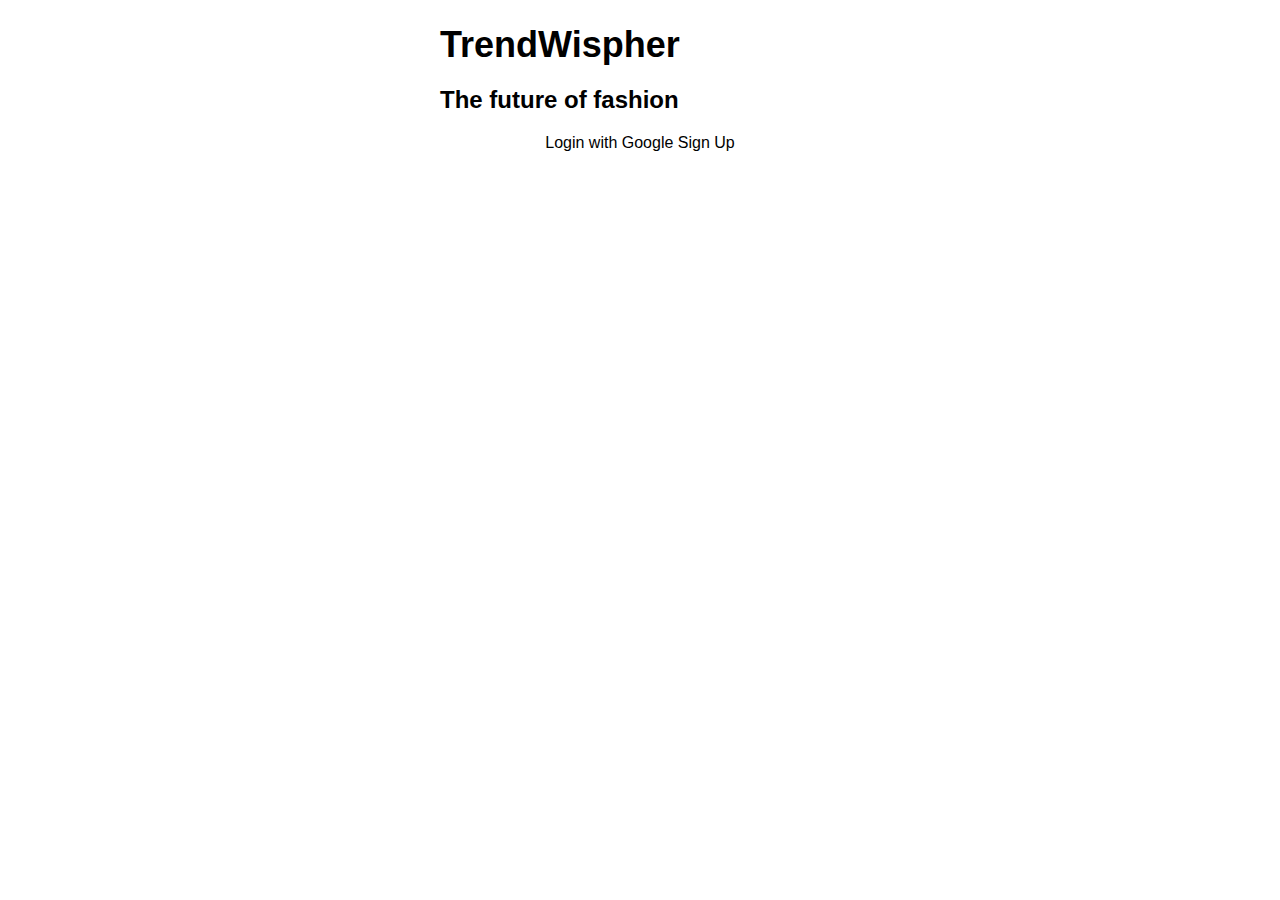
==== index.html @ e96ab172 "First Commit" ====
<!DOCTYPE html>
<html>
<head>
  <title>TrendWispher</title>
  <link rel="stylesheet" href="style.css">
</head>
<body>
  <div class="container">
    <h1>TrendWispher</h1>
    <h2>The future of fashion</h2>
    <div class="login-signup">
      <a href="javascript:void(0);" onclick="signInWithGoogle()">Login with Google</a>
      <a href="signup.html">Sign Up</a>
    </div>
  </div>
</body>
</html>
---- style.css ----
body {
    font-family: sans-serif;
    background-color: #ffffff;
  }
  
  .container {
    width: 400px;
    margin: 0 auto;
  }
  
  h1 {
    font-size: 36px;
    margin-bottom: 10px;
  }
  
  h2 {
    font-size: 24px;
    margin-bottom: 20px;
  }
  
  .login-signup {
    text-align: center;
  }
  
  a {
    color: #000000;
    text-decoration: none;
  }
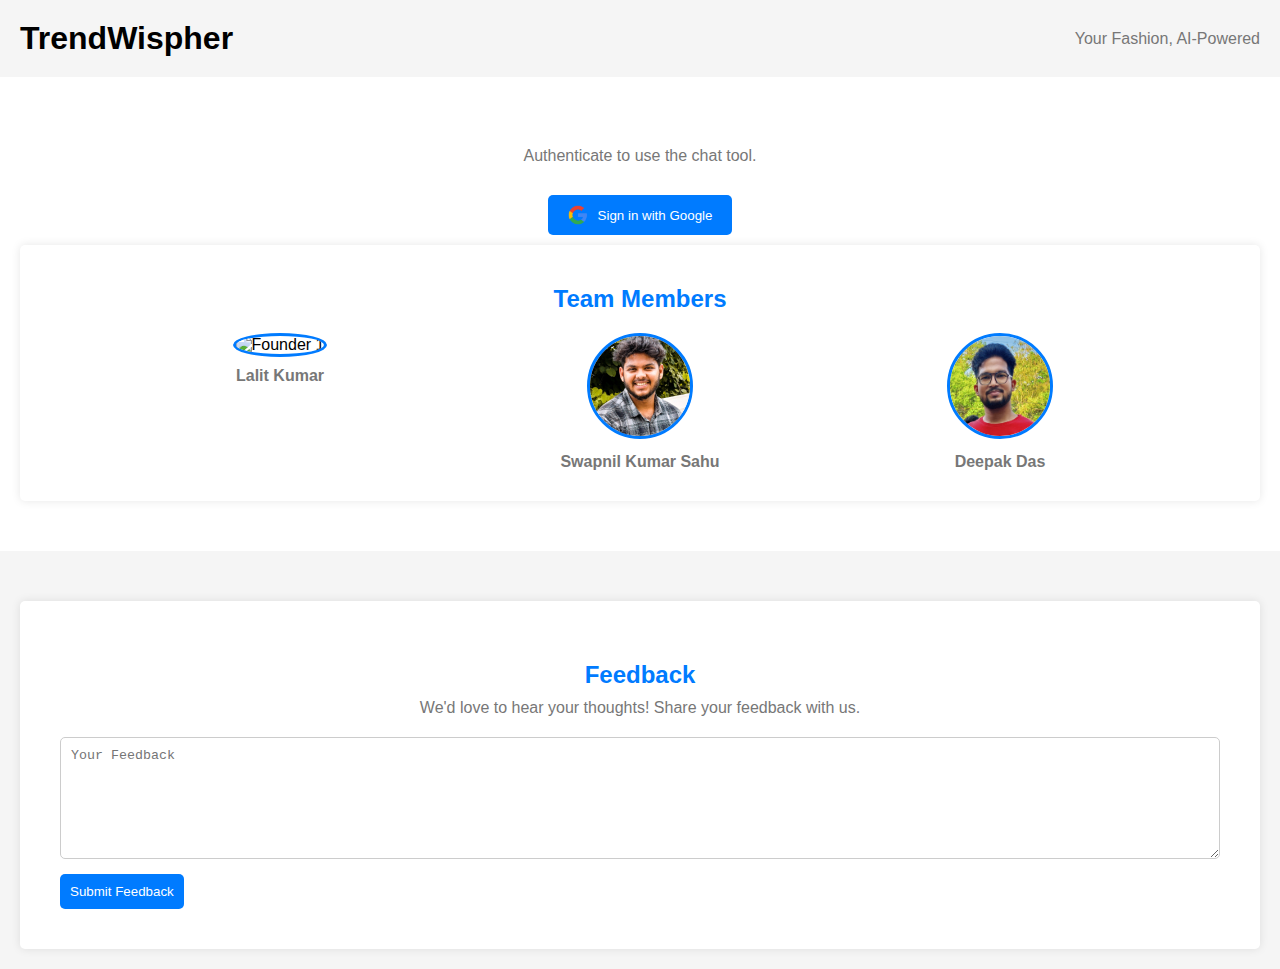
==== commit 47aab848: "UI ready" ====
--- a/index.html
+++ b/index.html
@@ -1,17 +1,80 @@
 <!DOCTYPE html>
-<html>
+<html lang="en">
 <head>
-  <title>TrendWispher</title>
-  <link rel="stylesheet" href="style.css">
+  <meta charset="UTF-8">
+  <meta name="viewport" content="width=device-width, initial-scale=1.0">
+  <link rel="stylesheet" href="styles.css">
+  <title>TrendWispher - GenAI Fashion Outfit Generator</title>
 </head>
 <body>
-  <div class="container">
-    <h1>TrendWispher</h1>
-    <h2>The future of fashion</h2>
-    <div class="login-signup">
-      <a href="javascript:void(0);" onclick="signInWithGoogle()">Login with Google</a>
-      <a href="signup.html">Sign Up</a>
+  <header>
+    <div class="logo">
+      <!-- <img src="" alt="TrendWispher Logo"> -->
+      <h1>TrendWispher</h1>
     </div>
-  </div>
+    <div class="tagline">
+      <p>Your Fashion, AI-Powered</p>
+    </div>
+  </header>
+  
+  <main>
+    <div class="auth-container">
+        <div class="auth-text">
+          <p>Authenticate to use the chat tool.</p>
+        </div>
+        <button class="auth-button google" onclick="signInWithGoogle()">
+          <img src="images/google-logo.png" alt="Google Logo">
+          Sign in with Google
+        </button>
+      </div>
+
+    <!-- <section class="team"> -->
+            <div class="team">
+                <h2>Team Members</h2>
+                <div class="member">
+                  <img src="images/founder1.jpg" alt="Founder 1">
+                  <p>Lalit Kumar</p>
+                </div>
+                <div class="member">
+                  <img src="images/founder2.jpg" alt="Founder 2">
+                  <p>Swapnil Kumar Sahu</p>
+                </div>
+                <div class="member">
+                  <img src="images/founder3.jpg" alt="Founder 3">
+                  <p>Deepak Das</p>
+                </div>
+            </div>
+    <!-- </section> -->
+  </main>
+  
+  <footer>
+    <section class="feedback">
+        <h2>Feedback</h2>
+        <p>We'd love to hear your thoughts! Share your feedback with us.</p>
+        <div class="feedback-form">
+          <textarea placeholder="Your Feedback"></textarea>
+          <button class="submit-button">Submit Feedback</button>
+        </div>
+      </section>
+    
+  </footer>
+
+  <script src="scripts.js"></script>
+    <script src="https://www.gstatic.com/firebasejs/8.10.0/firebase-app.js"></script>
+    <script src="https://www.gstatic.com/firebasejs/8.10.0/firebase-auth.js"></script>
+    <script>
+  // Initialize Firebase
+    const firebaseConfig = {
+    apiKey: "AIzaSyAtRTgINyW92b3cyHn8BoU4tRqdi9Wgy_c",
+    authDomain: "trendwishpher.firebaseapp.com",
+    projectId: "trendwishpher",
+    storageBucket: "trendwishpher.appspot.com",
+    messagingSenderId: "468308201980",
+    appId: "1:468308201980:web:ebd35670a3ac0aec38a279",
+    measurementId: "G-S83DYLBXX4"
+    };
+  firebase.initializeApp(firebaseConfig);
+</script>
+
 </body>
-</html>+</html>
--- a/styles.css
+++ b/styles.css
@@ -0,0 +1,169 @@
+/* Reset some default styles */
+body, h1, p {
+    margin: 0;
+    padding: 0;
+  }
+  main {
+    padding: 20px;
+  }
+  /* Global styles */
+  body {
+    font-family: Arial, sans-serif;
+  }
+  
+  /* Header */
+  header {
+    background-color: #f5f5f5;
+    padding: 20px;
+    display: flex;
+    justify-content: space-between;
+    align-items: center;
+  }
+  
+  .logo img {
+    max-width: 50px;
+  }
+  
+  .tagline p {
+    color: #777;
+  }
+  
+  /* Authentication container */
+  .auth-container {
+    text-align: center;
+    margin-top: 50px;
+    display: flex;
+    flex-direction: column;
+    align-items: center; /* Center content horizontally */
+  }
+
+  .auth-text {
+    margin-bottom: 20px;
+  }
+
+  .auth-text p {
+    color: #777;
+  }
+
+  .auth-button {
+    display: flex;
+    align-items: center;
+    justify-content: center;
+    background-color: #007bff;
+    color: white;
+    padding: 10px 20px;
+    border: none;
+    border-radius: 5px;
+    cursor: pointer;
+    margin: 10px;
+    transition: background-color 0.3s;
+  }
+
+  .auth-button:hover {
+    background-color: #0056b3;
+  }
+
+  .auth-button img {
+    width: 20px;
+    height: 20px;
+    margin-right: 10px;
+  }
+
+
+  /* Team section in the main content */
+  .team {
+    background-color: #fff;
+    box-shadow: 0 0 10px rgba(0, 0, 0, 0.1);
+    border-radius: 5px;
+    padding: 20px;
+    margin-bottom: 30px;
+    display: flex; /* Align team members horizontally */
+    justify-content: center; /* Center the team members horizontally */
+    flex-wrap: wrap; /* Wrap members to the next line if needed */
+  }
+  
+  .team h2 {
+    color: #007bff;
+    margin-bottom: 10px;
+    text-align: center;
+    width: 100%; /* Make the heading span the full width */
+  }
+  
+  .member {
+    text-align: center;
+    margin: 0 20px;
+    flex: 1; /* Allow each member to take equal space */
+    max-width: 300px; /* Limit the width of each member */
+    padding: 10px; /* Add some spacing around each member */
+  }
+  
+  .member img {
+    width: 100px;
+    height: 100px;
+    border-radius: 50%;
+    object-fit: cover;
+    border: 3px solid #007bff;
+  }
+  
+  .member p {
+    margin-top: 10px;
+    color: #777;
+    font-weight: bold;
+    /* Center the name below the image */
+    display: flex;
+    justify-content: center;
+  }
+  
+  /* Contact and Feedback sections */
+
+.feedback {
+  padding: 40px;
+  background-color: #fff;
+  margin-top: 30px;
+  box-shadow: 0 0 10px rgba(0, 0, 0, 0.1);
+  border-radius: 5px;
+}
+
+.feedback h2 {
+  color: #007bff;
+  margin-bottom: 10px;
+}
+
+.feedback p {
+  color: #777;
+  margin-bottom: 20px;
+}
+
+.feedback-form {
+  display: flex;
+  flex-direction: column;
+}
+
+.feedback-form textarea {
+  padding: 10px;
+  margin-bottom: 15px;
+  border: 1px solid #ccc;
+  border-radius: 5px;
+}
+
+.feedback-form textarea {
+  resize: vertical;
+  min-height: 100px;
+}
+
+.submit-button {
+  background-color: #007bff;
+  color: white;
+  padding: 10px;
+  border: none;
+  border-radius: 5px;
+  cursor: pointer;
+  align-self: flex-start;
+}
+
+ /* Footer */
+ footer {
+  background-color: #f5f5f5;
+  padding: 20px;
+  text-align: center; /* Center-align content in the footer */
+}
